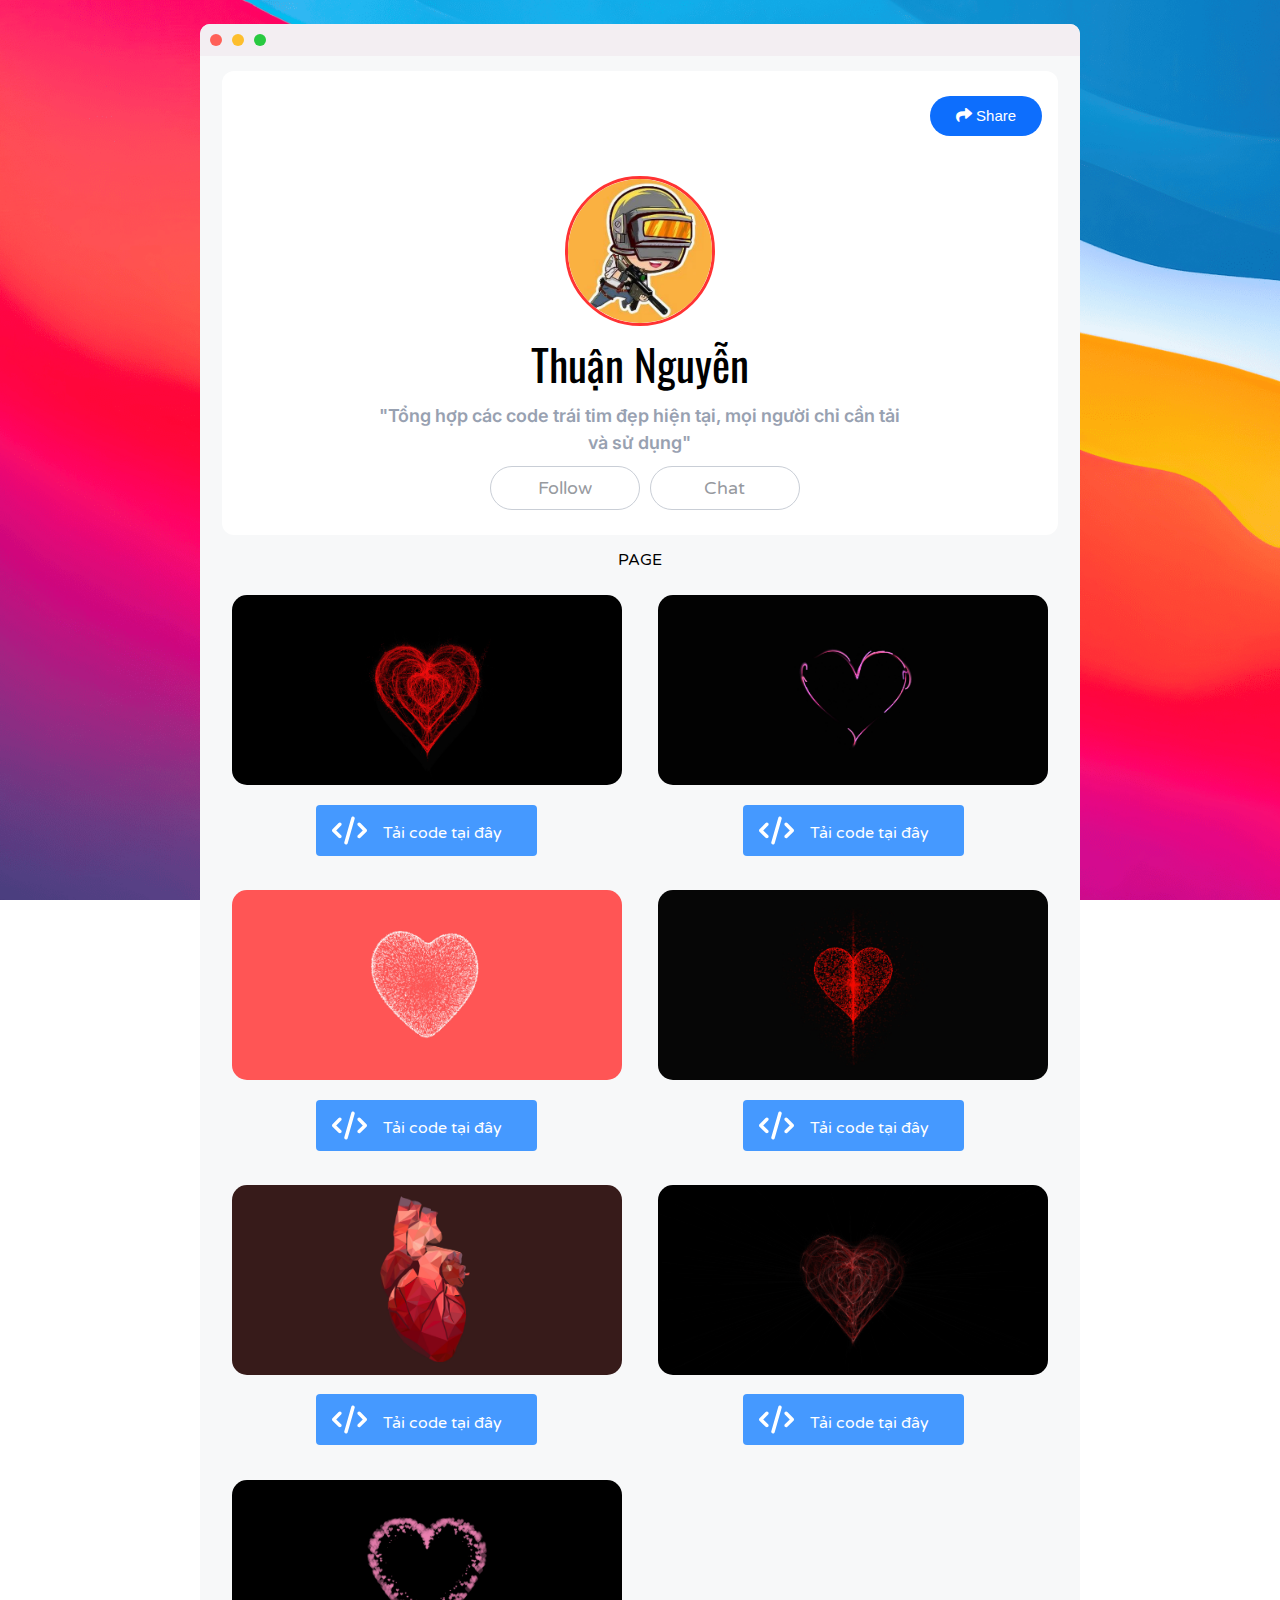
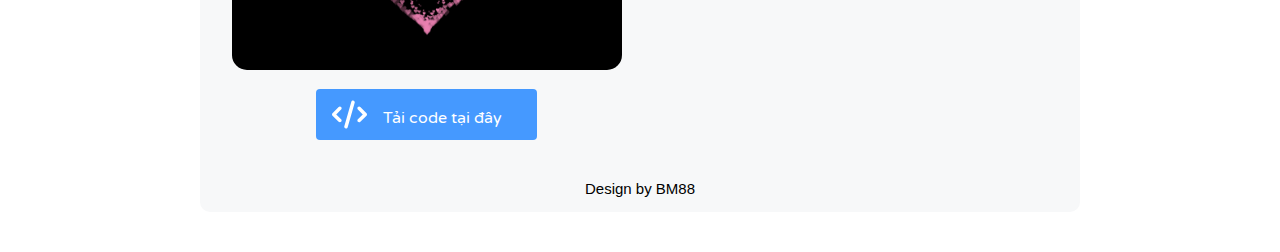
==== index.html @ 30e5238f "Update" ====
<!DOCTYPE html>
<html lang="en">
<head>
	<meta charset="UTF-8" >
	<meta name="viewport" content="width=device-width, initial-scale=1.0">
	<link rel="stylesheet" href="./css/style.min.css" >
	<link rel="icon" type="image/x-icon" href="./image/iconavatar.png">
	<link rel="preconnect" href="https://fonts.googleapis.com">
	<link rel="preconnect" href="https://fonts.gstatic.com" crossorigin>
	<link href="https://fonts.googleapis.com/css2?family=Inter:wght@300&family=Oswald&display=swap" rel="stylesheet">
	<title>Home Page</title>
</head>
<body>
	<section class="main">
		<div class="header">
			<div class="border" style="background: #FF6058;"></div>
			<div class="border" style="background: #FDBE2D;"></div>
			<div class="border" style="background: #28C940;"></div>
		</div>
		<div class="body">
		<div class="share">
				<a target="_blank" href="https://www.facebook.com/sharer/sharer.php?u=https://github.com/Banh-Mi/HeartPage/" class="link"><i class="fa-solid fa-share "></i>  Share</a>
		</div>
		<a href="./image/avatar.png" target="_blank"><img src="./image/avatar.png" alt="" class="img"></a>	
			<div class="name">Thuận Nguyễn</div>
			<div class="contain">"Tổng hợp các code trái tim đẹp hiện tại, mọi người chỉ cần tải và sử dụng"</div>
			<div class="button">
				<form action="https://www.facebook.com/lthuan.nguyen.88l" target="_blank"><button class="follow_chat">Follow</button></form>
				<form action="https://m.me/lthuan.nguyen.88l" target="_blank"><button href="#" class="follow_chat chat">Chat</button></form>
			</div>
		</div>
		<div class="webs">PAGE</div>
		<div class="footer">
			<div class="button_web center">
				<a href="./Heart/Heart_1/Heart_1.html" target="_blank">
					<img src="./image/Heart_1.jpg" alt="" class="web">
				</a>
				<div class="download">
					<a href="./download/Heart_1.rar" download="Heart_1.rar" class="code"><img src="./image/Code.svg" width="35px" height="35px"><p class="text">Tải code tại đây</p></a>
				</div>
			</div>	
			<div class="button_web center">
				<a href="./Heart/Heart_2/Heart_2.html" target="_blank" >
					<img src="./image/Heart_2.jpg" alt="" class="web">
				</a>
				<div class="download">
					<a href="./download/Heart_2.rar" download="Heart_2.rar" class="code"><img src="./image/Code.svg" width="35px" height="35px"><p class="text">Tải code tại đây</p></a>
				</div>
			</div>
			<div class="button_web center">
				<a href="./Heart/Heart_3/Heart_3.html" target="_blank">
					<img src="./image/Heart_3.jpg" alt="" class="web">
				</a>
				<div class="download">
					<a href="./download/Heart_3.rar" download="Heart_3.rar" class="code"><img src="./image/Code.svg" width="35px" height="35px"><p class="text">Tải code tại đây</p></a>
				</div>
			</div>
			<div class="button_web center">
				<a href="./Heart/Heart_4/Heart_4.html" target="_blank">
					<img src="./image/Heart_4.jpg" alt="" class="web">
				</a>
				<div class="download">
					<a href="./download/Heart_4.rar" download="Heart_4.rar" class="code"><img src="./image/Code.svg" width="35px" height="35px"><p class="text">Tải code tại đây</p></a>
				</div>
			</div>
			<div class="button_web center">
				<a href="./Heart/Heart_5/Heart_5.html" target="_blank">
					<img src="./image/Heart_5.jpg" alt="" class="web">
				</a>
				<div class="download">
					<a href="./download/Heart_5.rar" download="Heart_5.rar" class="code"><img src="./image/Code.svg" width="35px" height="35px"><p class="text">Tải code tại đây</p></a>
				</div>
			</div>
			<div class="button_web center">	
				<a href="./Heart/Heart_6/Heart_6.html" target="_blank">
					<img src="./image/Heart_6.jpg" alt="" class="web">
				</a>
				<div class="download">
					<a href="./download/Heart_6.rar" download="Heart_6.rar" class="code"><img src="./image/Code.svg" width="35px" height="35px"><p class="text">Tải code tại đây</p></a>
				</div>
			</div>
			<div class="button_web center">
				<a href="./Heart/Heart_7/Heart_7.html" target="_blank">
					<img src="./image/Heart_7.jpg" alt="" class="web">
				</a>
				<div class="download">
					<a href="./download/Heart_7.rar" download="Heart_7.rar" class="code"><img src="./image/Code.svg" width="35px" height="35px"><p class="text">Tải code tại đây</p></a>
				</div>
			</div>
		</div>
		<div class="design">Design by BM88</div>
	</section>
</body>
</html>
---- css/style.min.css ----
*{padding:0;margin:0;box-sizing:border-box;font-size:16px}body{-webkit-user-select:none;-moz-user-select:none;-ms-user-select:none;user-select:none;background-image:url(../image/background.png);width:100%;height:100%;margin:1.5em auto;overflow-x:hidden;background-attachment:fixed;background-size:cover;background-position:top;background-repeat:no-repeat;display:flex;justify-content:center;padding-bottom:1em}@font-face{font-family:Round;src:url(../fonts/Round.ttf)}@font-face{font-family:"Font Awesome 6 Brands";src:url(../fonts/fa-brands-400.woff2) format("woff2"),url(../fonts/fa-brands-400.ttf)}@font-face{font-family:"Font Awesome 6 Free";font-style:normal;font-weight:900;font-display:block;src:url(../fonts/fa-solid-900.woff2) format("woff2"),url(../fonts/fa-solid-900.ttf) format("truetype")}.fa-brands,.fa-solid{-moz-osx-font-smoothing:grayscale;-webkit-font-smoothing:antialiased;display:var(--fa-display, inline-block);font-style:normal;font-variant:normal;line-height:1;text-rendering:auto}.fa-brands,.fa-solid{font-family:"Font Awesome 6 Brands";font-weight:400}.fa-share:before{content:""}.fa-solid,.fas{font-family:"Font Awesome 6 Free";font-weight:900}.main{width:55em;height:-webkit-fit-content;height:-moz-fit-content;height:fit-content;background:#f7f8f9;margin:auto 10px;border-radius:10px;text-align:center;font-family:Round}.main .header{height:2em;width:auto;background:#f3eef2;border-radius:10px 10px 0px 0px;display:flex;justify-content:start;align-items:center}.main .header .border{width:12px;height:12px;border-radius:50%;margin-left:10px}.main .body{background:#fff;width:95%;margin:15px auto;height:auto;border-radius:12px;padding:25px 0px}.main .body .share{background-color:#0d6efd;width:7em;height:2.5em;margin:0 1em 0 auto;border-radius:50px;margin-bottom:1.5rem;font-family:sans-serif}.main .body .link{color:#fff;font-size:15px;text-decoration:none;position:relative;top:.7em;font-family:sans-serif}.main .body .img{margin-top:1em;border-radius:50%;width:18%;border:3px solid #f33}.main .body .name{font-family:"Oswald",sans-serif;font-size:calc(1.5em + 1.5vw);font-weight:400;margin-bottom:7px}.main .body .contain{width:65%;margin:0 auto;line-height:1.5;font-size:18px;color:#98a1b1;font-weight:600;font-family:"Inter",sans-serif;margin-bottom:10px}.main .body .button{margin:0 auto;display:flex;width:40%;justify-content:center}.main .footer{display:grid;grid-template-columns:50% 50%;width:97%;margin:15px auto}.main .footer .button_web{width:-webkit-fit-content;width:-moz-fit-content;width:fit-content;margin:10px auto}.main .footer .button_web a>.web{border-radius:15px;width:390px;height:190px}.main .footer .web:hover{box-shadow:2px 2px 10px rgba(43,43,44,.5921568627)}.main .footer .code:hover{box-shadow:2px 2px 10px rgba(109,120,216,.5960784314)}.main .footer .download{margin:.5em auto;width:-webkit-fit-content;width:-moz-fit-content;width:fit-content;height:-webkit-fit-content;height:-moz-fit-content;height:fit-content;display:flex;flex-direction:column}.main .footer .download>a{margin:.4em 0;padding:.5em 1em;text-decoration:none;color:#fff;border-radius:.25em;display:flex;flex-direction:row}.main .footer .download a .text{margin:.65em 1.2em 0 1em}.main .footer .download>.code{background-color:#4599ff}.follow_chat{width:150px;text-decoration:none;color:#979a9f;border:1px solid #c9ced6;padding:10px 20px;font-family:Round;border-radius:50px;font-size:18px;background:#fff;margin-left:10px}.follow_chat:hover{color:#fff;background:#4ba7fe;border:1px solid #4ba7fe}.design{text-align:left;font-size:15px;margin:1em auto;font-family:sans-serif;width:-webkit-fit-content;width:-moz-fit-content;width:fit-content;height:-webkit-fit-content;height:-moz-fit-content;height:fit-content}@media screen and (max-width: 800px){.main .body .img{width:33%}.main .body .name{font-size:calc(.9em + 3.2vw)}.main .body .more{font-size:calc(6px + 1.7vw)}.main .body .contain{font-size:calc(8px + 1.5vw);width:95%}.main .body .social{margin-bottom:10px}.main .body .social .icon{width:calc(2.4em + 2vw)}.main .body .social .instagram{margin-left:10px;margin-right:10px}.main .body .social .tiktok{margin-left:10px}.main .body .button .follow_chat{font-size:15px;padding:10px 15px;width:100px}.main .webs{font-size:calc(8px + 1.5vw)}.main .footer{grid-template-columns:100%;width:95%}.main .footer .center{margin-top:5px}.main .footer .button_web .web{width:97%;height:97%}}@media screen and (max-width: 250px){.main .body .social .icon{width:calc(1.8em + 3vw)}.main .body .button .follow_chat{width:75px}.main .footer .button_web .web{border-radius:5px}}/*# sourceMappingURL=style.min.css.map */
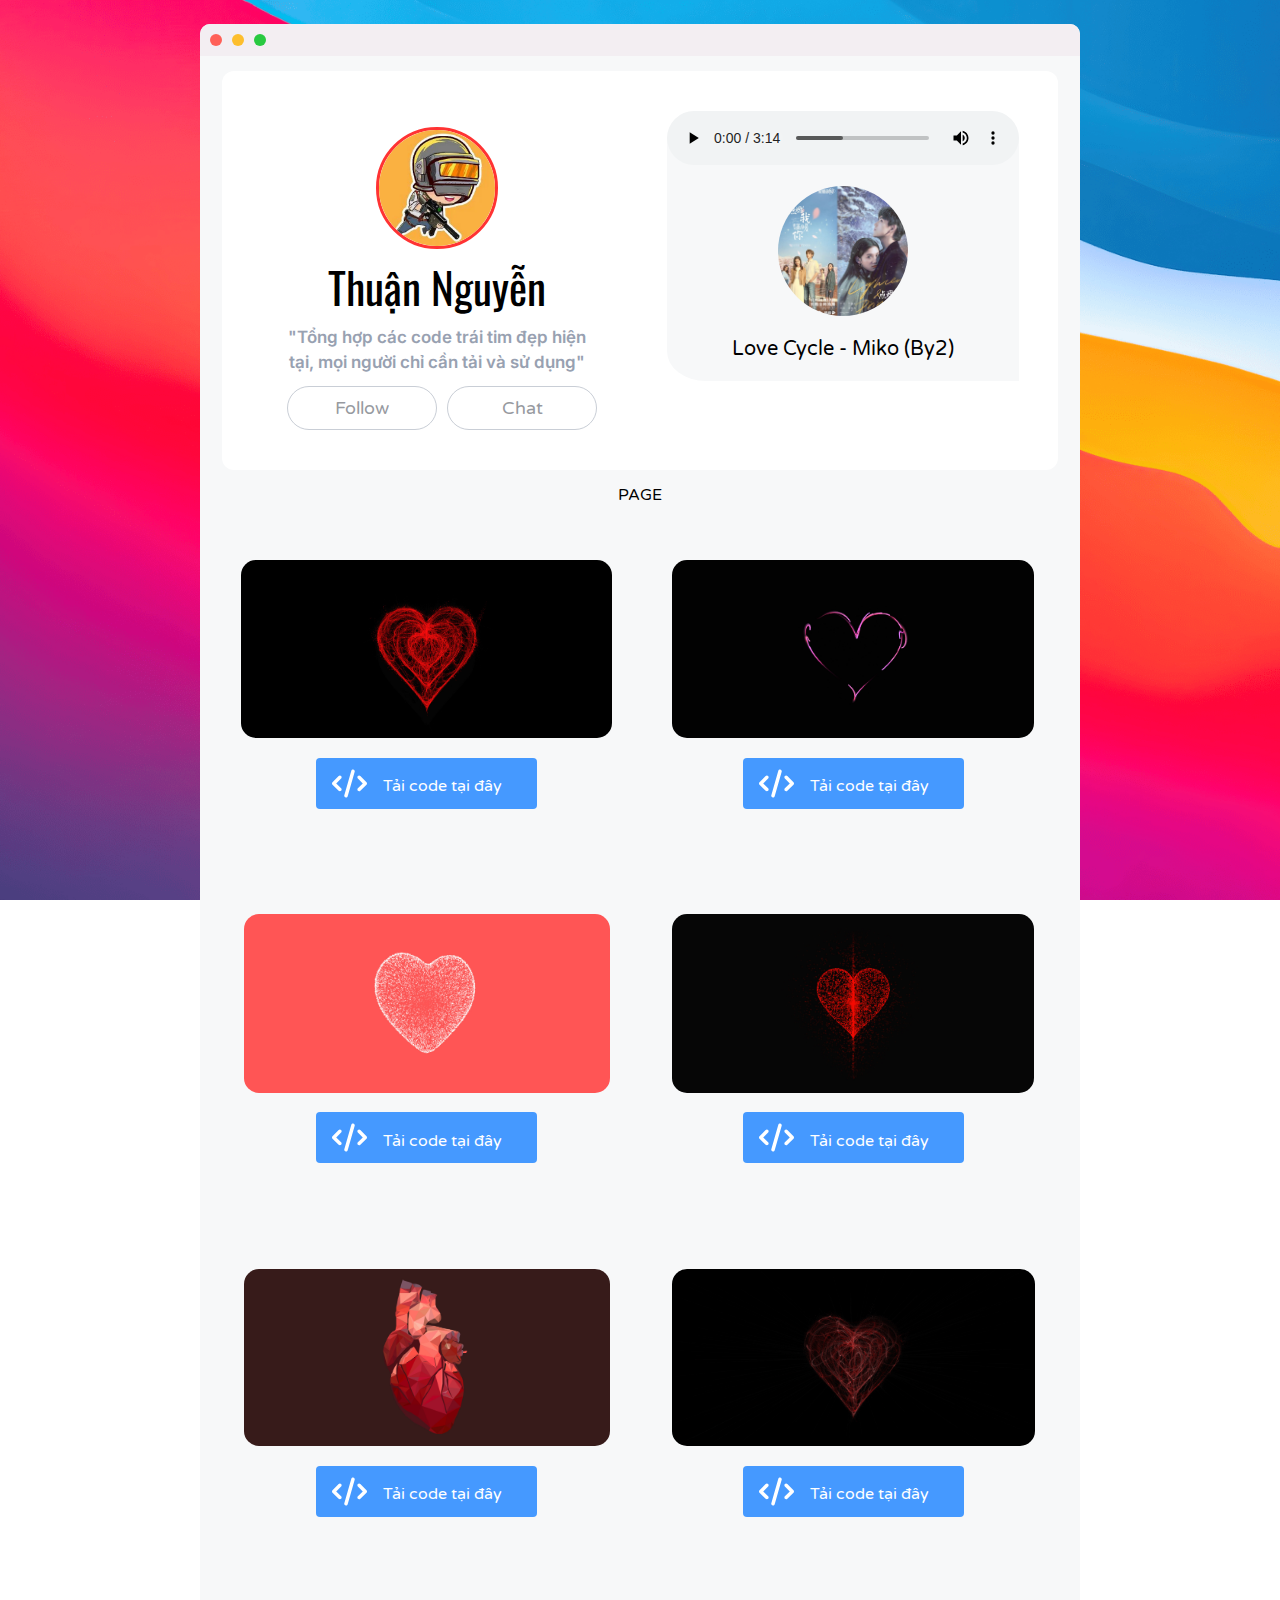
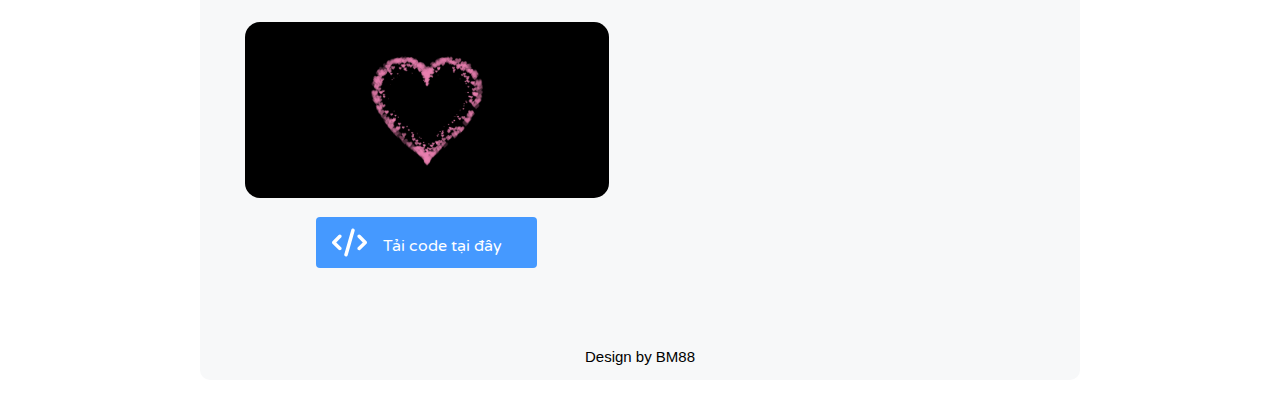
==== commit c3a66ede: "update 1" ====
--- a/index.html
+++ b/index.html
@@ -18,15 +18,27 @@
 			<div class="border" style="background: #28C940;"></div>
 		</div>
 		<div class="body">
-		<div class="share">
-				<a target="_blank" href="https://www.facebook.com/sharer/sharer.php?u=https://github.com/Banh-Mi/HeartPage/" class="link"><i class="fa-solid fa-share "></i>  Share</a>
-		</div>
-		<a href="./image/avatar.png" target="_blank"><img src="./image/avatar.png" alt="" class="img"></a>	
-			<div class="name">Thuận Nguyễn</div>
-			<div class="contain">"Tổng hợp các code trái tim đẹp hiện tại, mọi người chỉ cần tải và sử dụng"</div>
-			<div class="button">
-				<form action="https://www.facebook.com/lthuan.nguyen.88l" target="_blank"><button class="follow_chat">Follow</button></form>
-				<form action="https://m.me/lthuan.nguyen.88l" target="_blank"><button href="#" class="follow_chat chat">Chat</button></form>
+			<div class="container">
+				<div class="left">
+					<a href="./image/avatar.png" target="_blank"><img src="./image/avatar.png" alt="" class="img"></a>	
+					<div class="name">Thuận Nguyễn</div>
+					<div class="contain">"Tổng hợp các code trái tim đẹp hiện tại, mọi người chỉ cần tải và sử dụng"</div>
+					<div class="button">
+						<form action="https://www.facebook.com/lthuan.nguyen.88l" target="_blank"><button class="follow_chat">Follow</button></form>
+						<form action="https://m.me/lthuan.nguyen.88l" target="_blank"><button class="follow_chat chat">Chat</button></form>
+					</div>
+				</div>
+				<div class="right">
+					<div class="audio">
+						<audio controls autoplay>
+							<source src="./Music/Music.mp3"  type="audio/mp3">
+						</audio> 
+						<div>
+							<img src="./image/music.jpg" alt="" class="img_music">
+							<p>Love Cycle - Miko (By2)</p>
+						</div>
+					</div>
+				</div>
 			</div>
 		</div>
 		<div class="webs">PAGE</div>
--- a/css/style.min.css
+++ b/css/style.min.css
@@ -1 +1 @@
-*{padding:0;margin:0;box-sizing:border-box;font-size:16px}body{-webkit-user-select:none;-moz-user-select:none;-ms-user-select:none;user-select:none;background-image:url(../image/background.png);width:100%;height:100%;margin:1.5em auto;overflow-x:hidden;background-attachment:fixed;background-size:cover;background-position:top;background-repeat:no-repeat;display:flex;justify-content:center;padding-bottom:1em}@font-face{font-family:Round;src:url(../fonts/Round.ttf)}@font-face{font-family:"Font Awesome 6 Brands";src:url(../fonts/fa-brands-400.woff2) format("woff2"),url(../fonts/fa-brands-400.ttf)}@font-face{font-family:"Font Awesome 6 Free";font-style:normal;font-weight:900;font-display:block;src:url(../fonts/fa-solid-900.woff2) format("woff2"),url(../fonts/fa-solid-900.ttf) format("truetype")}.fa-brands,.fa-solid{-moz-osx-font-smoothing:grayscale;-webkit-font-smoothing:antialiased;display:var(--fa-display, inline-block);font-style:normal;font-variant:normal;line-height:1;text-rendering:auto}.fa-brands,.fa-solid{font-family:"Font Awesome 6 Brands";font-weight:400}.fa-share:before{content:""}.fa-solid,.fas{font-family:"Font Awesome 6 Free";font-weight:900}.main{width:55em;height:-webkit-fit-content;height:-moz-fit-content;height:fit-content;background:#f7f8f9;margin:auto 10px;border-radius:10px;text-align:center;font-family:Round}.main .header{height:2em;width:auto;background:#f3eef2;border-radius:10px 10px 0px 0px;display:flex;justify-content:start;align-items:center}.main .header .border{width:12px;height:12px;border-radius:50%;margin-left:10px}.main .body{background:#fff;width:95%;margin:15px auto;height:auto;border-radius:12px;padding:25px 0px}.main .body .share{background-color:#0d6efd;width:7em;height:2.5em;margin:0 1em 0 auto;border-radius:50px;margin-bottom:1.5rem;font-family:sans-serif}.main .body .link{color:#fff;font-size:15px;text-decoration:none;position:relative;top:.7em;font-family:sans-serif}.main .body .img{margin-top:1em;border-radius:50%;width:18%;border:3px solid #f33}.main .body .name{font-family:"Oswald",sans-serif;font-size:calc(1.5em + 1.5vw);font-weight:400;margin-bottom:7px}.main .body .contain{width:65%;margin:0 auto;line-height:1.5;font-size:18px;color:#98a1b1;font-weight:600;font-family:"Inter",sans-serif;margin-bottom:10px}.main .body .button{margin:0 auto;display:flex;width:40%;justify-content:center}.main .footer{display:grid;grid-template-columns:50% 50%;width:97%;margin:15px auto}.main .footer .button_web{width:-webkit-fit-content;width:-moz-fit-content;width:fit-content;margin:10px auto}.main .footer .button_web a>.web{border-radius:15px;width:390px;height:190px}.main .footer .web:hover{box-shadow:2px 2px 10px rgba(43,43,44,.5921568627)}.main .footer .code:hover{box-shadow:2px 2px 10px rgba(109,120,216,.5960784314)}.main .footer .download{margin:.5em auto;width:-webkit-fit-content;width:-moz-fit-content;width:fit-content;height:-webkit-fit-content;height:-moz-fit-content;height:fit-content;display:flex;flex-direction:column}.main .footer .download>a{margin:.4em 0;padding:.5em 1em;text-decoration:none;color:#fff;border-radius:.25em;display:flex;flex-direction:row}.main .footer .download a .text{margin:.65em 1.2em 0 1em}.main .footer .download>.code{background-color:#4599ff}.follow_chat{width:150px;text-decoration:none;color:#979a9f;border:1px solid #c9ced6;padding:10px 20px;font-family:Round;border-radius:50px;font-size:18px;background:#fff;margin-left:10px}.follow_chat:hover{color:#fff;background:#4ba7fe;border:1px solid #4ba7fe}.design{text-align:left;font-size:15px;margin:1em auto;font-family:sans-serif;width:-webkit-fit-content;width:-moz-fit-content;width:fit-content;height:-webkit-fit-content;height:-moz-fit-content;height:fit-content}@media screen and (max-width: 800px){.main .body .img{width:33%}.main .body .name{font-size:calc(.9em + 3.2vw)}.main .body .more{font-size:calc(6px + 1.7vw)}.main .body .contain{font-size:calc(8px + 1.5vw);width:95%}.main .body .social{margin-bottom:10px}.main .body .social .icon{width:calc(2.4em + 2vw)}.main .body .social .instagram{margin-left:10px;margin-right:10px}.main .body .social .tiktok{margin-left:10px}.main .body .button .follow_chat{font-size:15px;padding:10px 15px;width:100px}.main .webs{font-size:calc(8px + 1.5vw)}.main .footer{grid-template-columns:100%;width:95%}.main .footer .center{margin-top:5px}.main .footer .button_web .web{width:97%;height:97%}}@media screen and (max-width: 250px){.main .body .social .icon{width:calc(1.8em + 3vw)}.main .body .button .follow_chat{width:75px}.main .footer .button_web .web{border-radius:5px}}/*# sourceMappingURL=style.min.css.map */+*{padding:0;margin:0;box-sizing:border-box;font-size:16px}body{-webkit-user-select:none;-moz-user-select:none;-ms-user-select:none;user-select:none;background-image:url(../image/background.png);width:100%;height:100%;margin:1.5em auto;overflow-x:hidden;background-attachment:fixed;background-size:cover;background-position:top;background-repeat:no-repeat;display:flex;justify-content:center;padding-bottom:1em}@font-face{font-family:Round;src:url(../fonts/Round.ttf)}@font-face{font-family:"Font Awesome 6 Brands";src:url(../fonts/fa-brands-400.woff2) format("woff2"),url(../fonts/fa-brands-400.ttf)}@font-face{font-family:"Font Awesome 6 Free";font-style:normal;font-weight:900;font-display:block;src:url(../fonts/fa-solid-900.woff2) format("woff2"),url(../fonts/fa-solid-900.ttf) format("truetype")}@-webkit-keyframes Round{from{-webkit-transform:rotate(0deg);-moz-transform:rotate(0deg);-o-transform:rotate(0deg)}to{-webkit-transform:rotate(360deg);-moz-transform:rotate(360deg);-o-transform:rotate(360deg)}}@keyframes Round{from{-webkit-transform:rotate(0deg);-moz-transform:rotate(0deg);-o-transform:rotate(0deg)}to{-webkit-transform:rotate(360deg);-moz-transform:rotate(360deg);-o-transform:rotate(360deg)}}.fa-brands,.fa-solid{-moz-osx-font-smoothing:grayscale;-webkit-font-smoothing:antialiased;display:var(--fa-display, inline-block);font-style:normal;font-variant:normal;line-height:1;text-rendering:auto}.fa-brands,.fa-solid{font-family:"Font Awesome 6 Brands";font-weight:400}.fa-share:before{content:""}.fa-solid,.fas{font-family:"Font Awesome 6 Free";font-weight:900}.main{width:55em;height:-webkit-fit-content;height:-moz-fit-content;height:fit-content;background:#f7f8f9;margin:auto 10px;border-radius:10px;text-align:center;font-family:Round}.main .header{height:2em;width:auto;background:#f3eef2;border-radius:10px 10px 0px 0px;display:flex;justify-content:start;align-items:center}.main .header .border{width:12px;height:12px;border-radius:50%;margin-left:10px}.main .body{background:#fff;width:95%;margin:15px auto;height:auto;border-radius:12px;padding:25px 0px}.main .body .link{color:#fff;font-size:15px;text-decoration:none;position:relative;top:.7em;font-family:sans-serif}.main .body .container{display:grid;grid-template-columns:50% 50%;width:97%;margin:15px auto}.main .body .container .left .img{margin-top:1em;border-radius:50%;width:30%;border:3px solid #f33}.main .body .container .left .name{font-family:"Oswald",sans-serif;font-size:calc(1.5em + 1.5vw);font-weight:400;margin-bottom:7px}.main .body .container .left .contain{width:80%;margin:0 auto;line-height:1.5;font-size:17px;color:#98a1b1;font-weight:600;font-family:"Inter",sans-serif;margin-bottom:10px}.main .body .container .left .button{margin:0 auto;display:flex;justify-content:center}.main .body .container .right .audio{background-color:#f7f8f9;width:22em;height:-webkit-fit-content;height:-moz-fit-content;height:fit-content;border-radius:11%;border-bottom-right-radius:0%;margin:0 auto}.main .body .container .right .audio .img_music{margin:1em;width:37%;border-radius:50%;-webkit-animation:Round 8s linear 0s infinite;animation:Round 8s linear 0s infinite}.main .body .container .right .audio p{font-size:20px;padding-bottom:1em}.main .body .container .right audio{width:22rem}.main .footer{display:grid;grid-template-columns:50% 50%;width:97%;margin:15px auto}.main .footer .button_web{width:-webkit-fit-content;width:-moz-fit-content;width:fit-content;margin:2.5em auto}.main .footer .button_web a>.web{border-radius:15px;width:95%;height:65%;align-items:center}.main .footer .web:hover{box-shadow:2px 2px 10px rgba(43,43,44,.5921568627)}.main .footer .code:hover{box-shadow:2px 2px 10px rgba(109,120,216,.5960784314)}.main .footer .download{margin:.5em auto;width:100%;height:25%;display:flex;flex-direction:column;align-items:center}.main .footer .download>a{margin:.4em 0;padding:.5em 1em;text-decoration:none;color:#fff;border-radius:.25em;display:flex;flex-direction:row}.main .footer .download a .text{margin:.65em 1.2em 0 1em}.main .footer .download>.code{background-color:#4599ff}.follow_chat{width:150px;text-decoration:none;color:#979a9f;border:1px solid #c9ced6;padding:10px 20px;font-family:Round;border-radius:50px;font-size:18px;background:#fff;margin-left:10px}.follow_chat:hover{color:#fff;background:#4ba7fe;border:1px solid #4ba7fe}.design{text-align:left;font-size:15px;margin:1em auto;font-family:sans-serif;width:-webkit-fit-content;width:-moz-fit-content;width:fit-content;height:-webkit-fit-content;height:-moz-fit-content;height:fit-content}@media screen and (max-width: 800px){.main .body .container{grid-template-columns:100%}.main .body .container .left .img{width:33%}.main .body .container .left .name{font-size:calc(.9em + 3.2vw)}.main .body .container .left .more{font-size:calc(6px + 1.7vw)}.main .body .container .left .contain{font-size:calc(8px + 1.2vw);width:95%}.main .body .container .right{margin-top:2em}.main .body .container .right audio{width:22rem}.main .webs{font-size:calc(8px + 1.5vw)}.main .footer{grid-template-columns:100%;width:95%}.main .footer .center{margin-top:5px}}@media screen and (max-width: 450px){.main .body .container .right audio{width:70vw}.main .body .container .right .audio{width:70vw}.main .body .container .right .audio p{font-size:15px}}@media screen and (max-width: 260px){.main .body .container .left .button .follow_chat{font-size:8px;width:28vw}.main .body .container .left .contain{font-size:10px}.main .footer .button_web .download .text{font-size:10px}}/*# sourceMappingURL=style.min.css.map */